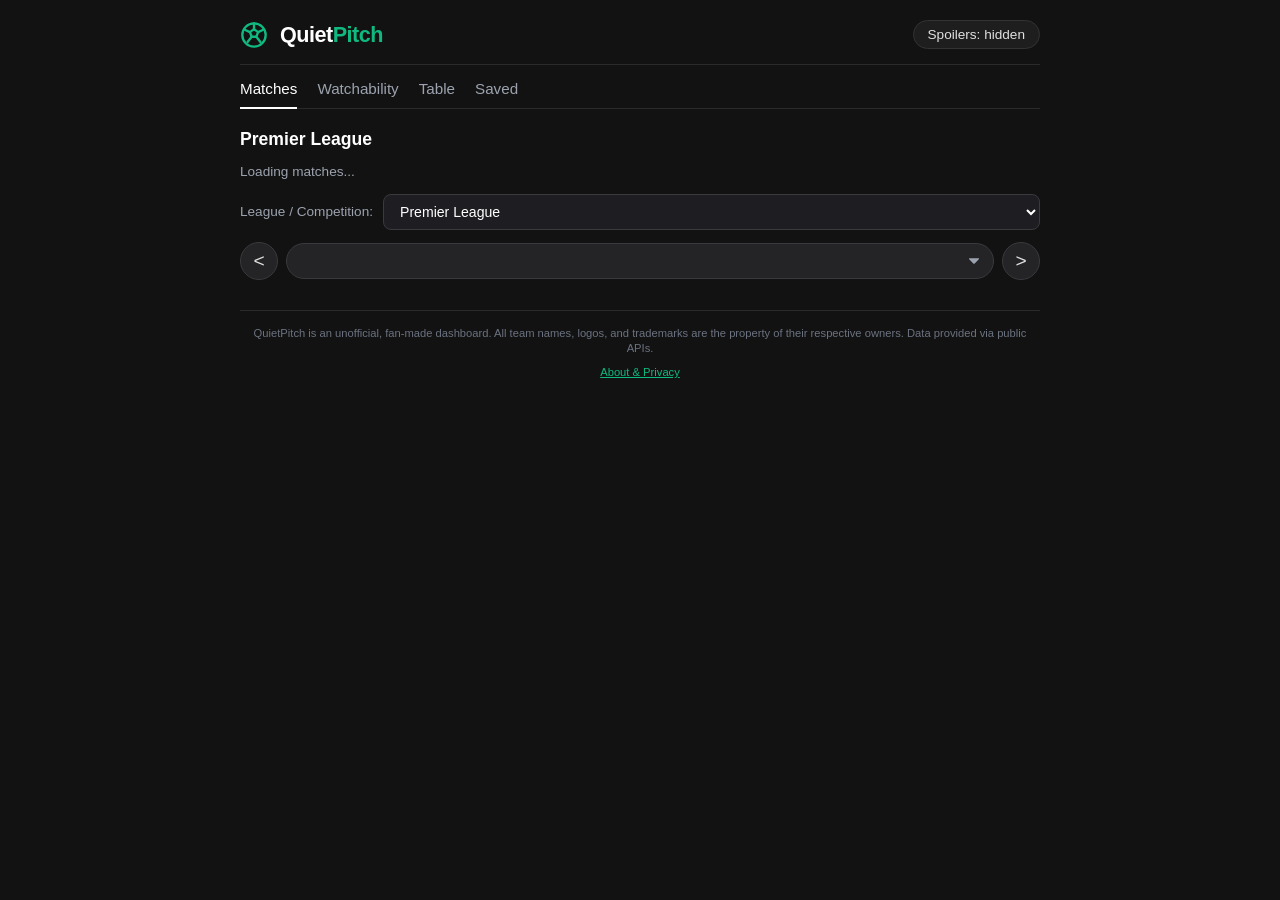
==== index.html @ d7743786 "Remove About Modal and associated script Removed the About Modal script and its related elements." ====
<!DOCTYPE html>
<html lang="en">
<head>
    <meta charset="UTF-8">
    <meta name="viewport" content="width=device-width, initial-scale=1.0">
    <title>QuietPitch - Spoiler-Free Football Dashboard</title>
    <link rel="stylesheet" href="style.css">
    <!-- Favicon -->
    <link rel="icon" type="image/svg+xml" href="data:image/svg+xml,<svg xmlns='http://www.w3.org/2000/svg' viewBox='0 0 24 24' fill='none' stroke='%2310b981' stroke-width='2' stroke-linecap='round' stroke-linejoin='round'><circle cx='12' cy='12' r='10'></circle><polygon points='12 7 15.5 9.5 14 13.5 10 13.5 8.5 9.5 12 7'></polygon><line x1='12' y1='2' x2='12' y2='7'></line><line x1='15.5' y1='9.5' x2='20' y2='7.5'></line><line x1='14' y1='13.5' x2='17.5' y2='18'></line><line x1='10' y1='13.5' x2='6.5' y2='18'></line><line x1='8.5' y1='9.5' x2='4' y2='7.5'></line></svg>">
</head>
<body>
    <div class="container">
        <!-- Header / Branding -->
        <header>
            <div class="brand">
                <div class="brand-logo-container">
                    <svg class="brand-goal-svg" width="28" height="28" viewBox="0 0 24 24" fill="none" stroke="#10b981" stroke-width="2" stroke-linecap="round" stroke-linejoin="round">
                        <circle cx="12" cy="12" r="10"></circle>
                        <polygon points="12 7 15.5 9.5 14 13.5 10 13.5 8.5 9.5 12 7"></polygon>
                        <line x1="12" y1="2" x2="12" y2="7"></line>
                        <line x1="15.5" y1="9.5" x2="20" y2="7.5"></line>
                        <line x1="14" y1="13.5" x2="17.5" y2="18"></line>
                        <line x1="10" y1="13.5" x2="6.5" y2="18"></line>
                        <line x1="8.5" y1="9.5" x2="4" y2="7.5"></line>
                    </svg>
                </div>
                <span><span class="quiet">Quiet</span><span class="pitch">Pitch</span></span>
            </div>
            <button id="global-spoiler-toggle" class="spoiler-toggle-badge" onclick="handleGlobalSpoilerClick()">
                Spoilers: <span id="spoiler-state-text">hidden</span>
            </button>
        </header>

        <!-- Main Navigation Tabs -->
        <nav class="nav-tabs">
            <a class="nav-tab active" id="tab-matches" onclick="switchTab('matches')">Matches</a>
            <a class="nav-tab" id="tab-watchability" onclick="switchTab('watchability')">Watchability</a>
            <a class="nav-tab" id="tab-table" onclick="switchTab('table')">Table</a>
            <a class="nav-tab" id="tab-saved" onclick="switchTab('saved')">Saved</a>
        </nav>

        <h2 class="section-title">Premier League</h2>
        <p class="section-subtitle">Loading matches...</p>

        <!-- Competition Selector Dropdown -->
        <div class="competition-selector-bar">
            <span class="selector-label">League / Competition:</span>
            <select id="league-select" class="league-dropdown">
                <option value="eng.1">Premier League</option>
                <option value="eng.2">Championship</option>
                <option value="eng.fa">FA Cup</option>
                <option value="eng.league_cup">EFL Cup</option>
                <option value="uefa.champions">UEFA Champions League</option>
                <option value="uefa.europa">UEFA Europa League</option>
                <option value="esp.1">La Liga</option>
                <option value="ger.1">Bundesliga</option>
                <option value="ita.1">Serie A</option>
                <option value="fra.1">Ligue 1</option>
            </select>
        </div>

        <!-- Date Controls Dropdown & Nav -->
        <div class="date-picker-bar">
            <button id="prev-date-btn" class="date-nav-btn" aria-label="Previous Day">&lt;</button>
            <select id="date-select" class="date-dropdown"></select>
            <button id="next-date-btn" class="date-nav-btn" aria-label="Next Day">&gt;</button>
        </div>

        <!-- Matches Container -->
        <main id="matches-container">
            <!-- Dynamic Match Cards Render Here -->
        </main>

        <!-- Standings Table Container -->
        <div id="table-container" class="hidden">
            <!-- Populated dynamically by script.js -->
        </div>

        <!-- Trademark & Unofficial Disclaimer Footer -->
        <footer class="site-footer">
            QuietPitch is an unofficial, fan-made dashboard. All team names, logos, and trademarks are the property of their respective owners. Data provided via public APIs.
            <div style="margin-top: 0.5rem;">
                <button id="about-btn" class="footer-about-link">About & Privacy</button>
            </div>
        </footer>
    </div>

    <!-- Global Reveal All Confirmation Modal Overlay -->
    <div id="spoiler-modal" class="modal-overlay hidden">
        <div class="modal-card">
            <h3>Reveal All Scores?</h3>
            <p>This will show all final scores and goalscorers across every match on the current page. Are you sure you want to reveal spoilers?</p>
            
            <label class="modal-checkbox-label">
                <input type="checkbox" id="dont-ask-checkbox">
                Don't ask me again on this device
            </label>

            <div class="modal-actions">
                <button class="modal-btn cancel" onclick="closeSpoilerModal()">Cancel</button>
                <button class="modal-btn continue" onclick="confirmRevealAll()">Reveal Scores</button>
            </div>
        </div>
    </div>

    <!-- Native About & Privacy Modal Dialog -->
    <dialog id="about-modal" class="about-dialog">
      <div class="modal-content">
        <div class="modal-header">
          <h3>About QuietPitch</h3>
          <button id="close-about-modal" class="close-btn">&times;</button>
        </div>
        <p>
          <strong>QuietPitch</strong> is a spoiler-free football dashboard designed for fans who can't watch matches live. Check subtle 💡 Hints for context without ruining the score, or save matches to your personal archive.
        </p>
        <h4>Privacy & Data</h4>
        <p>
          No tracking cookies, no third-party analytics, and no ads. All your settings and bookmarks stay strictly local to your browser.
        </p>
      </div>
    </dialog>
---- style.css ----
body {
    font-family: -apple-system, BlinkMacSystemFont, "Segoe UI", Roboto, Helvetica, Arial, sans-serif;
    background-color: #121212;
    color: #e0e0e0;
    margin: 0;
    padding: 20px;
}

.container {
    max-width: 800px;
    margin: 0 auto;
}

header {
    display: flex;
    justify-content: space-between;
    align-items: center;
    margin-bottom: 15px;
    border-bottom: 1px solid #2a2a2a;
    padding-bottom: 15px;
}

.brand {
    display: flex;
    align-items: center;
    gap: 12px;
    font-size: 1.35rem;
    font-weight: 700;
    letter-spacing: -0.5px;
}

.brand-logo-container {
    display: flex;
    align-items: center;
}

.brand-goal-svg {
    display: block;
}

.quiet {
    color: #ffffff;
}

.pitch {
    color: #10b981;
}

.spoiler-toggle-badge {
    background: #1e1e1e;
    border: 1px solid #333;
    padding: 6px 14px;
    border-radius: 20px;
    font-size: 0.85rem;
    color: #e0e0e0;
    cursor: pointer;
    font-weight: 500;
    transition: all 0.2s ease;
}

.spoiler-toggle-badge:hover {
    background: #2a2a2a;
}

.spoiler-toggle-badge.active {
    background: #10b981;
    border-color: #10b981;
    color: #000000;
    font-weight: 600;
}

.nav-tabs {
    display: flex;
    gap: 20px;
    margin-bottom: 20px;
    border-bottom: 1px solid #2a2a2a;
    padding-bottom: 10px;
    font-size: 0.95rem;
}

.nav-tab {
    color: #9ca3af;
    text-decoration: none;
    cursor: pointer;
}

.nav-tab.active {
    color: #ffffff;
    font-weight: 500;
    border-bottom: 2px solid #ffffff;
    padding-bottom: 10px;
    margin-bottom: -11px;
}

.section-title {
    font-size: 1.1rem;
    font-weight: 600;
    margin-bottom: 12px;
    color: #ffffff;
}

.section-subtitle {
    font-size: 0.85rem;
    color: #9ca3af;
    margin-bottom: 15px;
}

/* Competition Selector Styling */
.competition-selector-bar {
    display: flex;
    align-items: center;
    gap: 10px;
    margin-bottom: 12px;
}

.selector-label {
    font-size: 0.85rem;
    color: #9ca3af;
    font-weight: 500;
}

.league-dropdown {
    flex: 1;
    background: #1e1e22;
    border: 1px solid #3a3a3e;
    color: #ffffff;
    padding: 8px 12px;
    border-radius: 8px;
    font-size: 0.88rem;
    font-weight: 500;
    outline: none;
    cursor: pointer;
}

.league-dropdown:hover {
    background-color: #28282c;
}

/* Date Controls Styling */
.date-picker-bar {
    display: flex;
    align-items: center;
    gap: 8px;
    margin-bottom: 18px;
}

.date-nav-btn {
    background: #242427;
    border: 1px solid #3a3a3e;
    color: #e0e0e0;
    width: 38px;
    height: 38px;
    border-radius: 50%;
    cursor: pointer;
    font-size: 1.2rem;
    display: flex;
    align-items: center;
    justify-content: center;
    transition: background-color 0.15s ease;
}

.date-nav-btn:hover {
    background: #3a3a3e;
    color: #ffffff;
}

.date-nav-btn:disabled {
    cursor: not-allowed;
    background: #1c1c1f;
    border-color: #2a2a2e;
}

.date-dropdown {
    flex: 1;
    background: #242427;
    border: 1px solid #3a3a3e;
    color: #ffffff;
    padding: 9px 14px;
    border-radius: 20px;
    font-size: 0.9rem;
    font-weight: 500;
    outline: none;
    cursor: pointer;
    appearance: none;
    background-image: url("data:image/svg+xml;charset=US-ASCII,%3Csvg%20xmlns%3D%22http%3A%2F%2Fwww.w3.org%2F2000%2Fsvg%22%20width%3D%22292.4%22%20height%3D%22292.4%22%3E%3Cpath%20fill%3D%22%239CA3AF%22%20d%3D%22M287%2069.4a17.6%2017.6%200%200%200-13-5.4H18.4c-5%200-9.3%201.8-12.9%205.4A17.6%2017.6%200%200%200%200%2082.2c0%205%201.8%209.3%205.4%2012.9l128%20127.9c3.6%203.6%207.8%205.4%2012.8%205.4s9.2-1.8%2012.8-5.4L287%2095c3.5-3.5%205.4-7.8%205.4-12.8%200-5-1.9-9.2-5.5-12.8z%22%2F%3E%3C%2Fsvg%3E");
    background-repeat: no-repeat;
    background-position: right 14px center;
    background-size: 10px;
}

.date-dropdown:hover {
    background-color: #2d2d31;
}

/* Match Card Layout & Wikihoops Expansion Transition */
.match-card {
    background: #202024;
    border: 1px solid #2f2f35;
    border-radius: 10px;
    padding: 14px 18px;
    margin-bottom: 10px;
    transition: all 0.25s ease-in-out;
}

.match-card.expanded {
    background: #26262c;
    border-color: #484852;
    box-shadow: 0 8px 20px rgba(0, 0, 0, 0.4);
}

.card-top {
    font-size: 0.75rem;
    color: #9ca3af;
    margin-bottom: 10px;
    display: flex;
    justify-content: space-between;
    align-items: center;
    font-weight: 500;
    text-transform: uppercase;
    letter-spacing: 0.5px;
}

.card-top .status {
    color: #ffffff;
}

/* Pulsing Live Dot & Badge Styling */
.status.live-status {
    display: inline-flex;
    align-items: center;
    gap: 6px;
    background: rgba(239, 68, 68, 0.15);
    border: 1px solid rgba(239, 68, 68, 0.4);
    color: #ef4444;
    padding: 2px 8px;
    border-radius: 12px;
    font-weight: 700;
    letter-spacing: 0.5px;
}

.pulsing-dot {
    width: 8px;
    height: 8px;
    background-color: #ef4444;
    border-radius: 50%;
    display: inline-block;
    box-shadow: 0 0 0 rgba(239, 68, 68, 0.4);
    animation: pulse-animation 1.5s infinite;
}

@keyframes pulse-animation {
    0% {
        transform: scale(0.95);
        box-shadow: 0 0 0 0 rgba(239, 68, 68, 0.7);
    }
    70% {
        transform: scale(1);
        box-shadow: 0 0 0 6px rgba(239, 68, 68, 0);
    }
    100% {
        transform: scale(0.95);
        box-shadow: 0 0 0 0 rgba(239, 68, 68, 0);
    }
}

.teams-container {
    display: flex;
    align-items: flex-start;
    justify-content: space-between;
    margin-bottom: 12px;
}

.team-side {
    display: flex;
    align-items: flex-start;
    gap: 10px;
    width: 38%;
    min-width: 0;
}

.team-side.home {
    justify-content: flex-start;
}

.team-side.away {
    justify-content: flex-end;
    text-align: right;
}

.team-badge {
    width: 32px !important;
    height: 32px !important;
    max-width: 32px !important;
    max-height: 32px !important;
    object-fit: contain;
    flex-shrink: 0;
}

.team-info-block {
    display: flex;
    flex-direction: column;
    min-width: 0;
    flex: 1;
    justify-content: flex-start;
}

.team-side.away .team-info-block {
    align-items: flex-end;
    text-align: right;
}

.team-name {
    font-weight: 600;
    font-size: 0.95rem;
    color: #ffffff;
    white-space: nowrap;
    overflow: visible;
    text-overflow: clip;
    line-height: 32px;
}

/* Dynamic truncation triggered only when scores are visible */
.team-side.score-visible .team-info-block {
    overflow: hidden;
}

.team-side.score-visible .team-name {
    overflow: hidden;
    text-overflow: ellipsis;
}

/* Mobile-only away team grid lockdown */
@media (max-width: 768px) {
    .team-side.away.score-visible {
        display: grid;
        grid-template-columns: minmax(0, 1fr) 32px;
        gap: 10px;
        align-items: start;
    }

    .team-side.away.score-visible .team-info-block {
        grid-column: 1;
        align-items: flex-end;
        text-align: right;
        overflow: hidden;
    }

    .team-side.away.score-visible .team-badge {
        grid-column: 2;
        justify-self: end;
    }

    .team-side.away.score-visible .team-name {
        overflow: hidden;
        text-overflow: ellipsis;
        text-align: right;
        width: 100%;
    }
}

.scorers {
    font-size: 0.75rem;
    color: #9ca3af;
    margin-top: 2px;
    line-height: 1.4;
}

.scorers.hidden {
    display: none !important;
}

.scorers:empty {
    display: none !important;
    margin: 0 !important;
    height: 0 !important;
}

.center-area {
    display: flex;
    align-items: center;
    justify-content: center;
    min-width: 90px;
    height: 32px;
}

.vs-divider {
    color: #6b7280;
    font-size: 0.85rem;
    font-weight: 500;
}

.vs-divider.hidden {
    display: none !important;
}

.score {
    font-weight: bold;
    font-family: monospace;
    font-size: 1.25rem;
    letter-spacing: 1.5px;
    color: #ffffff;
    padding-left: 10px;
    padding-right: 10px;
    white-space: nowrap;
    flex-shrink: 0;
}

.score.hidden {
    display: none !important;
}

/* Wikihoops Hints Drawer Styling (Mobile First / Default) */
.hints-drawer {
    margin-top: 12px;
    padding-top: 12px;
    border-top: 1px dashed #3a3a42;
    font-size: 0.85rem;
    color: #9ca3af;
    line-height: 1.5;
}

.hints-drawer.hidden {
    display: none !important;
}

.hint-block {
    margin-bottom: 8px;
}

.hint-block:last-child {
    margin-bottom: 0;
}

.hint-question {
    display: flex;
    align-items: center;
    gap: 6px;
    color: #ffffff;
    font-weight: 600;
    font-size: 0.92rem;
    cursor: pointer;
    user-select: none;
    transition: color 0.15s ease;
}

.hint-question:hover {
    color: #10b981;
}

.hint-bullet {
    color: #10b981;
    font-size: 1.05rem;
}

.hint-answer {
    margin-left: 18px;
    margin-top: 3px;
    color: #d1d5db;
    font-size: 0.88rem;
}

.hint-answer.hidden {
    display: none !important;
}

/* Desktop screen override: smaller hint font size */
@media (min-width: 769px) {
    .hint-question {
        font-size: 0.85rem;
    }
    .hint-bullet {
        font-size: 0.9rem;
    }
    .hint-answer {
        font-size: 0.82rem;
    }
}

.card-footer {
    display: flex;
    justify-content: space-between;
    align-items: center;
    border-top: 1px solid #2d2d34;
    padding-top: 8px;
    margin-top: 8px;
    gap: 6px;
    flex-wrap: wrap;
}

.footer-left {
    display: flex;
    align-items: center;
    gap: 6px;
}

.card-actions {
    display: flex;
    align-items: center;
    gap: 6px;
}

.highlight-btn {
    background-color: #b91c1c;
    color: white;
    padding: 3px 8px;
    border-radius: 4px;
    text-decoration: none;
    font-size: 0.7rem;
    font-weight: 500;
}

.highlight-btn:hover {
    background-color: #991b1b;
}

.hints-btn, .reveal-btn, .vote-btn {
    background: #2a2a30;
    border: 1px solid #3c3c44;
    color: #d1d5db;
    padding: 3px 8px;
    border-radius: 4px;
    cursor: pointer;
    font-size: 0.7rem;
    font-weight: 500;
    display: inline-flex;
    align-items: center;
    gap: 4px;
}

.hints-btn:hover, .reveal-btn:hover, .vote-btn:hover {
    background: #35353d;
    color: #ffffff;
    border-color: #4a4a55;
}

.vote-btn.active {
    background: #1e3a8a;
    border-color: #3b82f6;
    color: #93c5fd;
}

/* Site Footer / Disclaimer Styling */
.site-footer {
    text-align: center;
    font-size: 0.7rem;
    color: #6b7280;
    margin-top: 30px;
    border-top: 1px solid #2a2a2a;
    padding-top: 15px;
    line-height: 1.4;
}

/* Modal Overlay & Centering Fix */
.modal-overlay {
    position: fixed;
    top: 0;
    left: 0;
    width: 100vw;
    height: 100vh;
    background: rgba(0, 0, 0, 0.75);
    display: flex;
    align-items: center;
    justify-content: center;
    z-index: 1000;
}

.modal-overlay.hidden {
    display: none !important;
}

.modal-card {
    background: #202024;
    border: 1px solid #3a3a42;
    border-radius: 12px;
    padding: 22px 24px;
    width: 100%;
    max-width: 380px;
    box-shadow: 0 10px 25px rgba(0, 0, 0, 0.5);
    color: #e0e0e0;
    margin: auto;
}

.modal-card h3 {
    margin: 0 0 10px 0;
    font-size: 1.15rem;
    color: #ffffff;
}

.modal-card p {
    margin: 0 0 18px 0;
    font-size: 0.9rem;
    color: #9ca3af;
    line-height: 1.4;
}

.modal-checkbox-label {
    display: flex;
    align-items: center;
    gap: 8px;
    font-size: 0.88rem;
    color: #d1d5db;
    margin-bottom: 22px;
    cursor: pointer;
}

.modal-checkbox-label input {
    cursor: pointer;
    accent-color: #10b981;
    width: 16px;
    height: 16px;
}

.modal-actions {
    display: flex;
    justify-content: flex-end;
    gap: 10px;
}

.modal-btn {
    padding: 8px 16px;
    border-radius: 6px;
    font-size: 0.88rem;
    font-weight: 500;
    cursor: pointer;
    border: 1px solid transparent;
}

.modal-btn.cancel {
    background: #2d2d34;
    border-color: #3f3f46;
    color: #e0e0e0;
}

.modal-btn.cancel:hover {
    background: #3f3f46;
}

.modal-btn.continue {
    background: #10b981;
    color: #ffffff;
}

.modal-btn.continue:hover {
    background: #059669;
}

/* Footer About Link Style */
.footer-about-link {
  background: none;
  border: none;
  color: #10b981;
  font-size: inherit;
  font-family: inherit;
  cursor: pointer;
  text-decoration: underline;
  padding: 0;
}

.footer-about-link:hover {
  opacity: 0.8;
}

/* About Modal Styling (Matching Dark Theme) */
dialog.about-dialog {
  border: 1px solid #3a3a42;
  border-radius: 12px;
  padding: 0;
  max-width: 440px;
  width: 90%;
  margin: auto;
  box-shadow: 0 10px 25px rgba(0, 0, 0, 0.5);
  background: #202024;
  color: #e0e0e0;
}

dialog.about-dialog::backdrop {
  background: rgba(0, 0, 0, 0.75);
  backdrop-filter: blur(2px);
}

.about-dialog .modal-content {
  padding: 22px 24px;
  text-align: left;
}

.about-dialog .modal-header {
  display: flex;
  justify-content: space-between;
  align-items: center;
  margin-bottom: 12px;
}

.about-dialog .modal-header h3 {
  font-size: 1.15rem;
  font-weight: 600;
  color: #ffffff;
  margin: 0;
}

.about-dialog .close-btn {
  background: none;
  border: none;
  font-size: 1.4rem;
  cursor: pointer;
  color: #9ca3af;
  padding: 0;
  line-height: 1;
}

.about-dialog .close-btn:hover {
  color: #ffffff;
}

.about-dialog h4 {
  font-size: 0.8rem;
  font-weight: 600;
  text-transform: uppercase;
  letter-spacing: 0.5px;
  color: #9ca3af;
  margin-top: 18px;
  margin-bottom: 6px;
}

.about-dialog p {
  font-size: 0.9rem;
  line-height: 1.4;
  color: #9ca3af;
  margin: 0 0 10px 0;
}
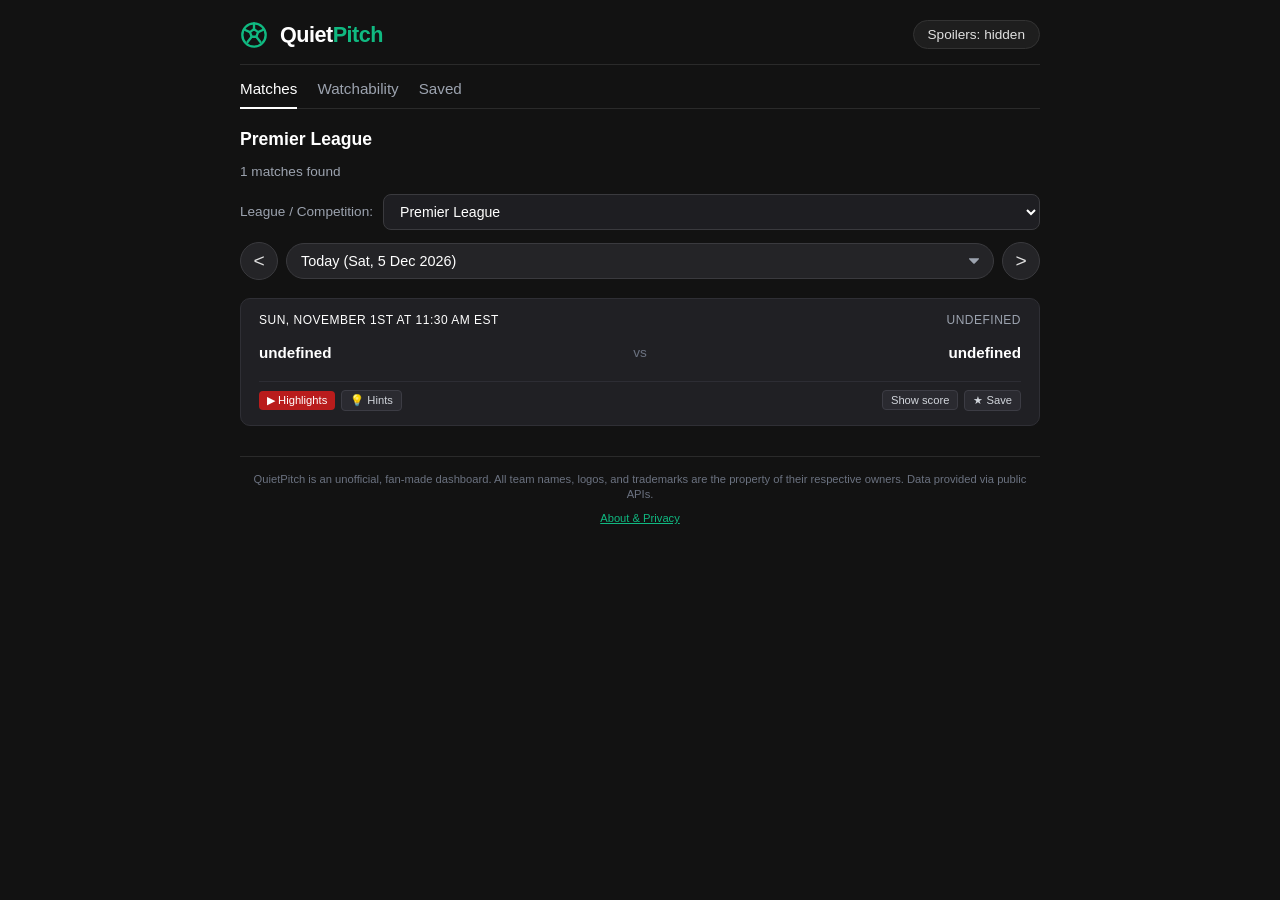
==== commit e6516260: "Remove table container and add About Modal script Removed the Standings Table Container and associat" ====
--- a/index.html
+++ b/index.html
@@ -35,7 +35,6 @@
         <nav class="nav-tabs">
             <a class="nav-tab active" id="tab-matches" onclick="switchTab('matches')">Matches</a>
             <a class="nav-tab" id="tab-watchability" onclick="switchTab('watchability')">Watchability</a>
-            <a class="nav-tab" id="tab-table" onclick="switchTab('table')">Table</a>
             <a class="nav-tab" id="tab-saved" onclick="switchTab('saved')">Saved</a>
         </nav>
 
@@ -70,11 +69,6 @@
         <main id="matches-container">
             <!-- Dynamic Match Cards Render Here -->
         </main>
-
-        <!-- Standings Table Container -->
-        <div id="table-container" class="hidden">
-            <!-- Populated dynamically by script.js -->
-        </div>
 
         <!-- Trademark & Unofficial Disclaimer Footer -->
         <footer class="site-footer">
@@ -119,3 +113,29 @@
         </p>
       </div>
     </dialog>
+
+    <script>
+      // Simple script to handle the About Modal
+      const aboutModal = document.getElementById('about-modal');
+      const aboutBtn = document.getElementById('about-btn');
+      const closeAboutBtn = document.getElementById('close-about-modal');
+
+      aboutBtn.addEventListener('click', () => aboutModal.showModal());
+      closeAboutBtn.addEventListener('click', () => aboutModal.close());
+      
+      // Close when clicking outside the modal box
+      aboutModal.addEventListener('click', (e) => {
+        const dialogDimensions = aboutModal.getBoundingClientRect();
+        if (
+          e.clientX < dialogDimensions.left ||
+          e.clientX > dialogDimensions.right ||
+          e.clientY < dialogDimensions.top ||
+          e.clientY > dialogDimensions.bottom
+        ) {
+          aboutModal.close();
+        }
+      });
+    </script>
+    <script src="script.js"></script>
+</body>
+</html>
--- a/style.css
+++ b/style.css
@@ -727,3 +727,122 @@
   color: #9ca3af;
   margin: 0 0 10px 0;
 }
+/* Helper utility for table visibility */
+#table-container.hidden {
+    display: none !important;
+}
+
+/* Standings Header & Subtitle */
+.table-header-block {
+    margin-bottom: 16px;
+}
+
+.table-header-block h2 {
+    font-size: 1.25rem;
+    font-weight: 700;
+    color: #ffffff;
+    margin-bottom: 4px;
+}
+
+.table-header-block p {
+    font-size: 0.85rem;
+    color: #9ca3af;
+}
+
+/* Spoiler Warning Box */
+.table-spoiler-card {
+    background: #202024;
+    border: 1px solid #2f2f35;
+    border-radius: 12px;
+    padding: 36px 20px;
+    text-align: center;
+    margin-top: 10px;
+}
+
+.table-spoiler-card h3 {
+    font-size: 1.1rem;
+    font-weight: 700;
+    color: #ffffff;
+    margin-bottom: 6px;
+}
+
+.table-spoiler-card p {
+    font-size: 0.88rem;
+    color: #9ca3af;
+    margin-bottom: 18px;
+}
+
+.reveal-table-btn {
+    background: #10b981;
+    color: #000000;
+    border: none;
+    padding: 10px 22px;
+    border-radius: 20px;
+    font-weight: 600;
+    font-size: 0.9rem;
+    cursor: pointer;
+    transition: background 0.15s ease;
+}
+
+.reveal-table-btn:hover {
+    background: #059669;
+    color: #ffffff;
+}
+
+/* Standings Table Styling */
+.table-wrapper {
+    background: #202024;
+    border: 1px solid #2f2f35;
+    border-radius: 10px;
+    overflow-x: auto;
+}
+
+.standings-table {
+    width: 100%;
+    border-collapse: collapse;
+    font-size: 0.88rem;
+    text-align: center;
+}
+
+.standings-table th, 
+.standings-table td {
+    padding: 10px 12px;
+    border-bottom: 1px solid #2a2a30;
+}
+
+.standings-table th {
+    color: #9ca3af;
+    font-weight: 600;
+    font-size: 0.75rem;
+    letter-spacing: 0.5px;
+    background: #1a1a1e;
+}
+
+.standings-table tr:last-child td {
+    border-bottom: none;
+}
+
+.standings-table td.align-left, 
+.standings-table th.align-left {
+    text-align: left;
+}
+
+.table-team-cell {
+    display: flex;
+    align-items: center;
+    gap: 10px;
+    font-weight: 500;
+    color: #ffffff;
+}
+
+.table-badge {
+    width: 20px;
+    height: 20px;
+    object-fit: contain;
+    flex-shrink: 0;
+}
+
+.pts-col {
+    font-weight: 700;
+    color: #ffffff;
+}
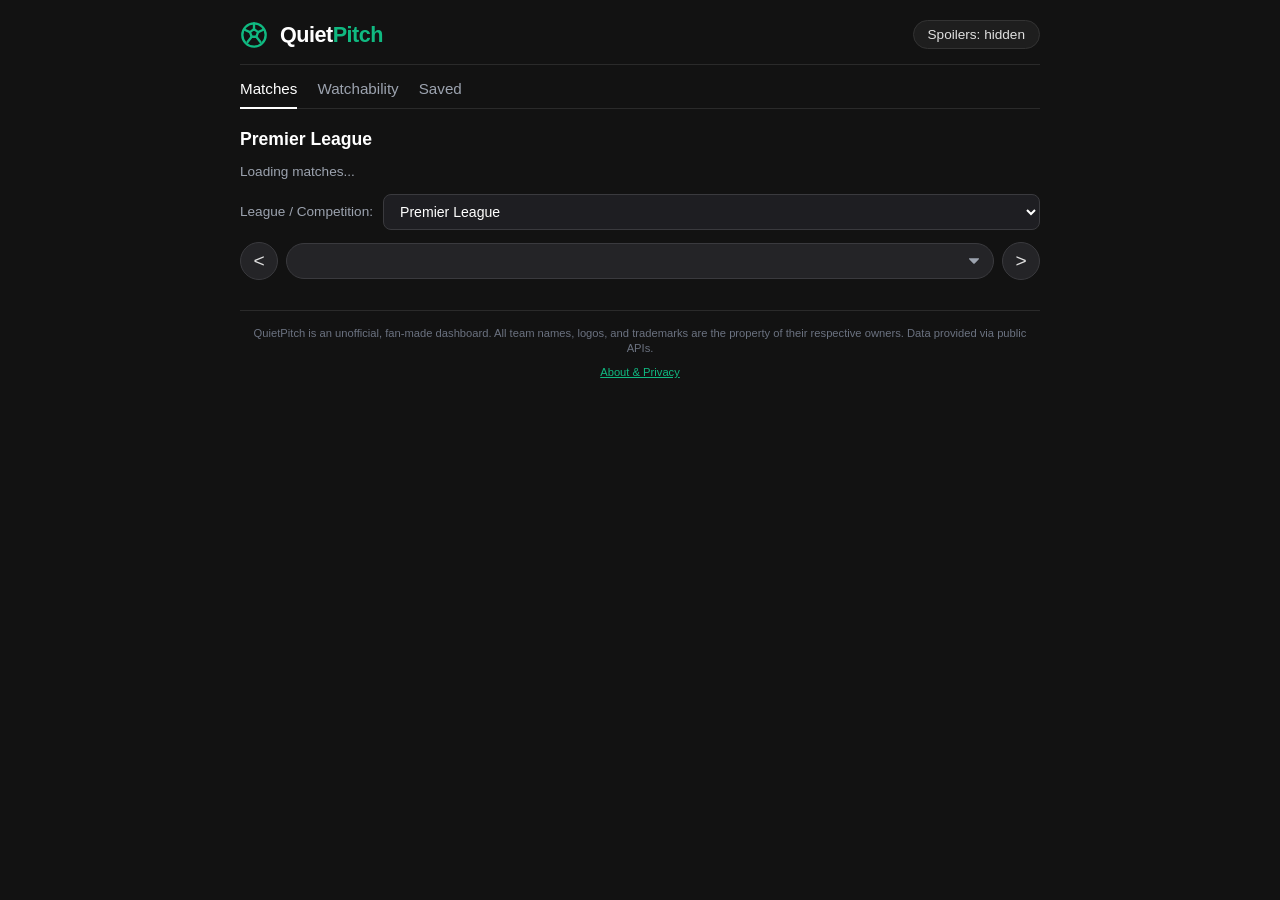
==== commit 378ac685: "Fix header closing tag in index.html" ====
--- a/index.html
+++ b/index.html
@@ -29,7 +29,7 @@
             <button id="global-spoiler-toggle" class="spoiler-toggle-badge" onclick="handleGlobalSpoilerClick()">
                 Spoilers: <span id="spoiler-state-text">hidden</span>
             </button>
-        </header>
+        </header> 
 
         <!-- Main Navigation Tabs -->
         <nav class="nav-tabs">
--- a/style.css
+++ b/style.css
@@ -727,122 +727,3 @@
   color: #9ca3af;
   margin: 0 0 10px 0;
 }
-/* Helper utility for table visibility */
-#table-container.hidden {
-    display: none !important;
-}
-
-/* Standings Header & Subtitle */
-.table-header-block {
-    margin-bottom: 16px;
-}
-
-.table-header-block h2 {
-    font-size: 1.25rem;
-    font-weight: 700;
-    color: #ffffff;
-    margin-bottom: 4px;
-}
-
-.table-header-block p {
-    font-size: 0.85rem;
-    color: #9ca3af;
-}
-
-/* Spoiler Warning Box */
-.table-spoiler-card {
-    background: #202024;
-    border: 1px solid #2f2f35;
-    border-radius: 12px;
-    padding: 36px 20px;
-    text-align: center;
-    margin-top: 10px;
-}
-
-.table-spoiler-card h3 {
-    font-size: 1.1rem;
-    font-weight: 700;
-    color: #ffffff;
-    margin-bottom: 6px;
-}
-
-.table-spoiler-card p {
-    font-size: 0.88rem;
-    color: #9ca3af;
-    margin-bottom: 18px;
-}
-
-.reveal-table-btn {
-    background: #10b981;
-    color: #000000;
-    border: none;
-    padding: 10px 22px;
-    border-radius: 20px;
-    font-weight: 600;
-    font-size: 0.9rem;
-    cursor: pointer;
-    transition: background 0.15s ease;
-}
-
-.reveal-table-btn:hover {
-    background: #059669;
-    color: #ffffff;
-}
-
-/* Standings Table Styling */
-.table-wrapper {
-    background: #202024;
-    border: 1px solid #2f2f35;
-    border-radius: 10px;
-    overflow-x: auto;
-}
-
-.standings-table {
-    width: 100%;
-    border-collapse: collapse;
-    font-size: 0.88rem;
-    text-align: center;
-}
-
-.standings-table th, 
-.standings-table td {
-    padding: 10px 12px;
-    border-bottom: 1px solid #2a2a30;
-}
-
-.standings-table th {
-    color: #9ca3af;
-    font-weight: 600;
-    font-size: 0.75rem;
-    letter-spacing: 0.5px;
-    background: #1a1a1e;
-}
-
-.standings-table tr:last-child td {
-    border-bottom: none;
-}
-
-.standings-table td.align-left, 
-.standings-table th.align-left {
-    text-align: left;
-}
-
-.table-team-cell {
-    display: flex;
-    align-items: center;
-    gap: 10px;
-    font-weight: 500;
-    color: #ffffff;
-}
-
-.table-badge {
-    width: 20px;
-    height: 20px;
-    object-fit: contain;
-    flex-shrink: 0;
-}
-
-.pts-col {
-    font-weight: 700;
-    color: #ffffff;
-}
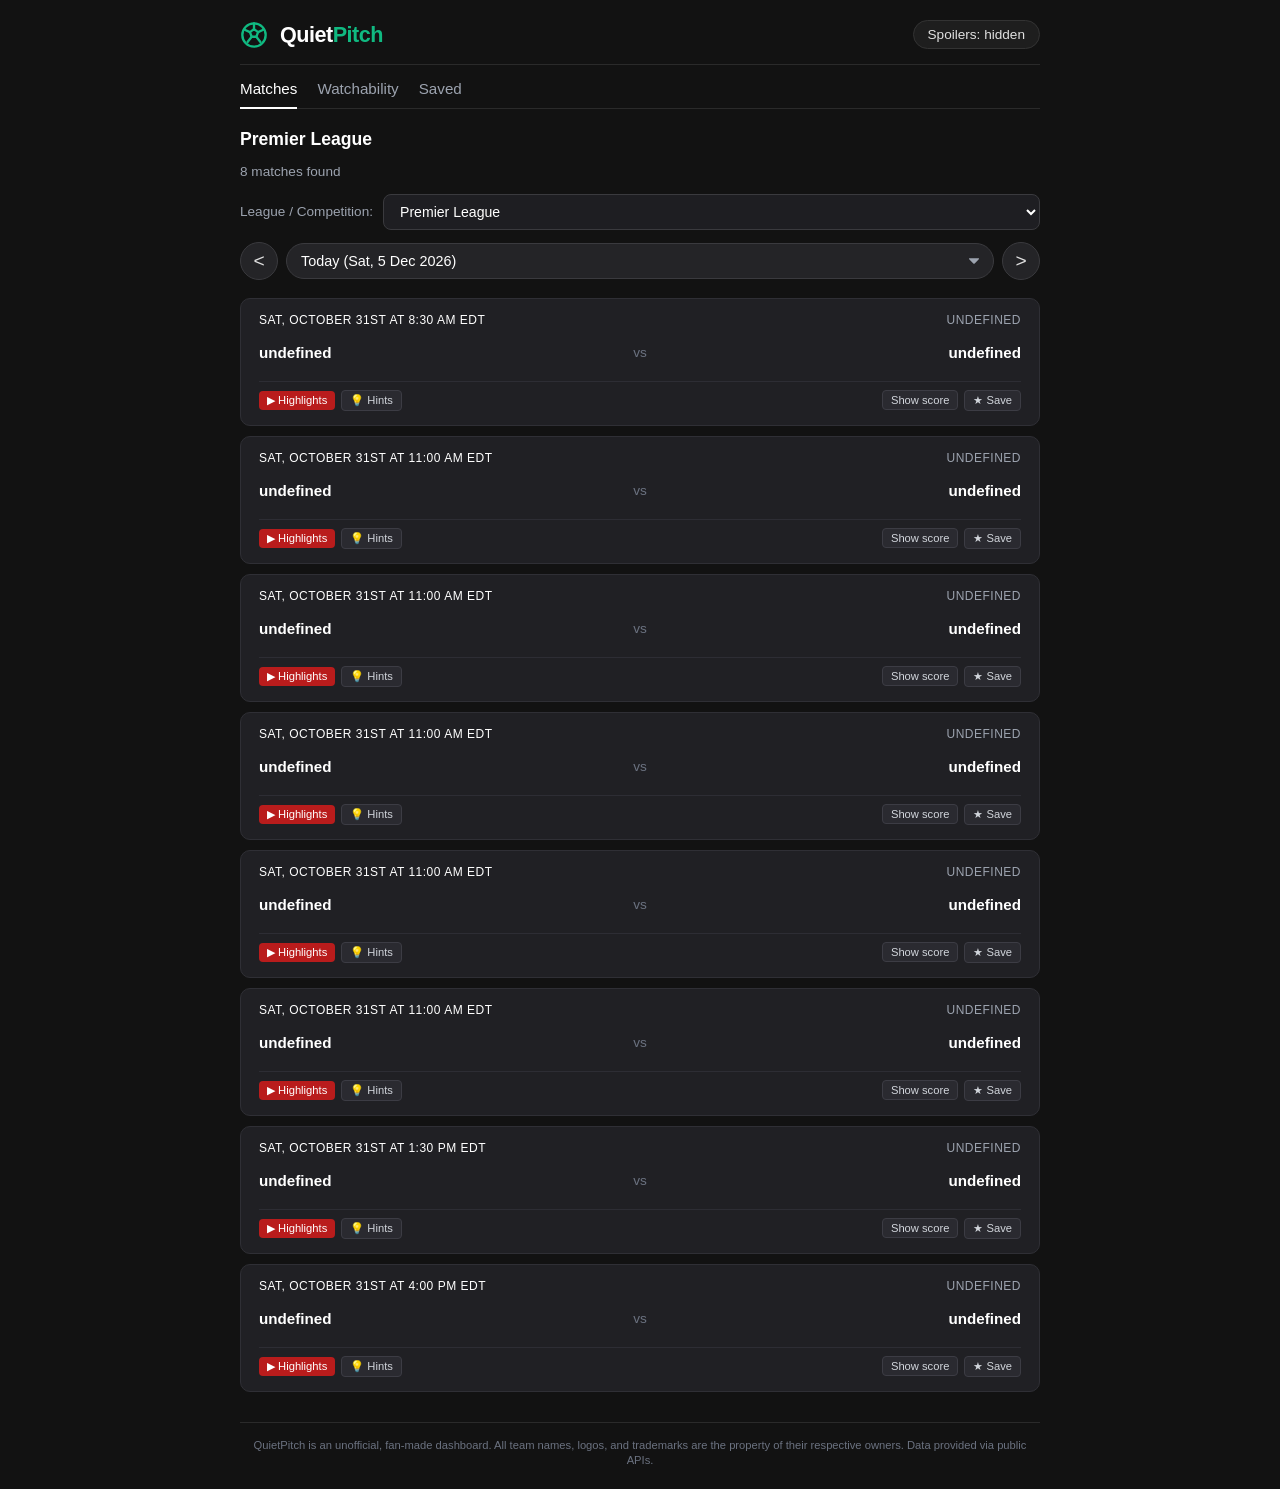
==== commit c1407ffa: "Add files via upload" ====
--- a/index.html
+++ b/index.html
@@ -29,7 +29,7 @@
             <button id="global-spoiler-toggle" class="spoiler-toggle-badge" onclick="handleGlobalSpoilerClick()">
                 Spoilers: <span id="spoiler-state-text">hidden</span>
             </button>
-        </header> 
+        </header>
 
         <!-- Main Navigation Tabs -->
         <nav class="nav-tabs">
@@ -73,9 +73,6 @@
         <!-- Trademark & Unofficial Disclaimer Footer -->
         <footer class="site-footer">
             QuietPitch is an unofficial, fan-made dashboard. All team names, logos, and trademarks are the property of their respective owners. Data provided via public APIs.
-            <div style="margin-top: 0.5rem;">
-                <button id="about-btn" class="footer-about-link">About & Privacy</button>
-            </div>
         </footer>
     </div>
 
@@ -97,45 +94,6 @@
         </div>
     </div>
 
-    <!-- Native About & Privacy Modal Dialog -->
-    <dialog id="about-modal" class="about-dialog">
-      <div class="modal-content">
-        <div class="modal-header">
-          <h3>About QuietPitch</h3>
-          <button id="close-about-modal" class="close-btn">&times;</button>
-        </div>
-        <p>
-          <strong>QuietPitch</strong> is a spoiler-free football dashboard designed for fans who can't watch matches live. Check subtle 💡 Hints for context without ruining the score, or save matches to your personal archive.
-        </p>
-        <h4>Privacy & Data</h4>
-        <p>
-          No tracking cookies, no third-party analytics, and no ads. All your settings and bookmarks stay strictly local to your browser.
-        </p>
-      </div>
-    </dialog>
-
-    <script>
-      // Simple script to handle the About Modal
-      const aboutModal = document.getElementById('about-modal');
-      const aboutBtn = document.getElementById('about-btn');
-      const closeAboutBtn = document.getElementById('close-about-modal');
-
-      aboutBtn.addEventListener('click', () => aboutModal.showModal());
-      closeAboutBtn.addEventListener('click', () => aboutModal.close());
-      
-      // Close when clicking outside the modal box
-      aboutModal.addEventListener('click', (e) => {
-        const dialogDimensions = aboutModal.getBoundingClientRect();
-        if (
-          e.clientX < dialogDimensions.left ||
-          e.clientX > dialogDimensions.right ||
-          e.clientY < dialogDimensions.top ||
-          e.clientY > dialogDimensions.bottom
-        ) {
-          aboutModal.close();
-        }
-      });
-    </script>
     <script src="script.js"></script>
 </body>
 </html>
--- a/style.css
+++ b/style.css
@@ -643,87 +643,3 @@
 .modal-btn.continue:hover {
     background: #059669;
 }
-
-/* Footer About Link Style */
-.footer-about-link {
-  background: none;
-  border: none;
-  color: #10b981;
-  font-size: inherit;
-  font-family: inherit;
-  cursor: pointer;
-  text-decoration: underline;
-  padding: 0;
-}
-
-.footer-about-link:hover {
-  opacity: 0.8;
-}
-
-/* About Modal Styling (Matching Dark Theme) */
-dialog.about-dialog {
-  border: 1px solid #3a3a42;
-  border-radius: 12px;
-  padding: 0;
-  max-width: 440px;
-  width: 90%;
-  margin: auto;
-  box-shadow: 0 10px 25px rgba(0, 0, 0, 0.5);
-  background: #202024;
-  color: #e0e0e0;
-}
-
-dialog.about-dialog::backdrop {
-  background: rgba(0, 0, 0, 0.75);
-  backdrop-filter: blur(2px);
-}
-
-.about-dialog .modal-content {
-  padding: 22px 24px;
-  text-align: left;
-}
-
-.about-dialog .modal-header {
-  display: flex;
-  justify-content: space-between;
-  align-items: center;
-  margin-bottom: 12px;
-}
-
-.about-dialog .modal-header h3 {
-  font-size: 1.15rem;
-  font-weight: 600;
-  color: #ffffff;
-  margin: 0;
-}
-
-.about-dialog .close-btn {
-  background: none;
-  border: none;
-  font-size: 1.4rem;
-  cursor: pointer;
-  color: #9ca3af;
-  padding: 0;
-  line-height: 1;
-}
-
-.about-dialog .close-btn:hover {
-  color: #ffffff;
-}
-
-.about-dialog h4 {
-  font-size: 0.8rem;
-  font-weight: 600;
-  text-transform: uppercase;
-  letter-spacing: 0.5px;
-  color: #9ca3af;
-  margin-top: 18px;
-  margin-bottom: 6px;
-}
-
-.about-dialog p {
-  font-size: 0.9rem;
-  line-height: 1.4;
-  color: #9ca3af;
-  margin: 0 0 10px 0;
-}
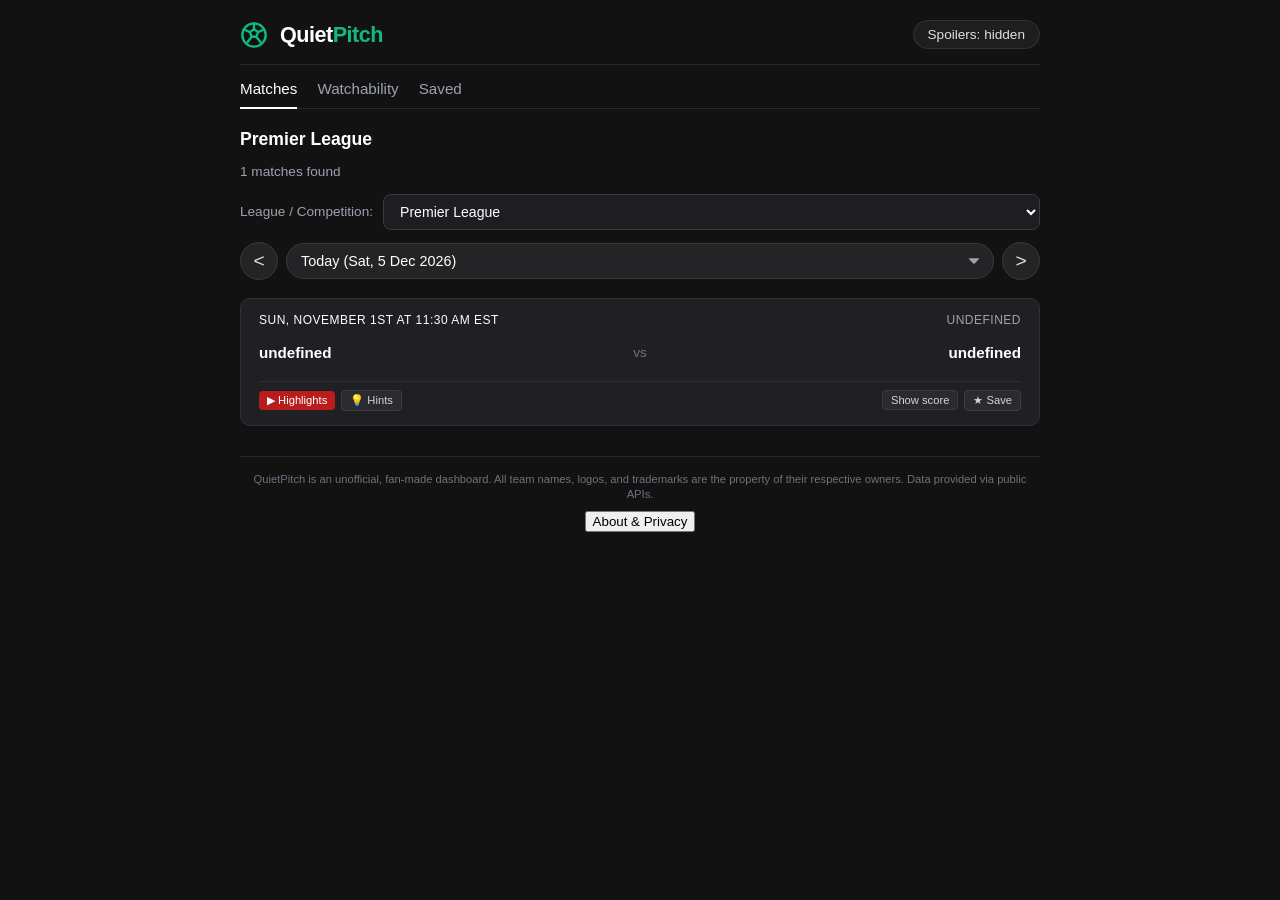
==== commit f46606d6: "Add About & Privacy modal dialog and functionality" ====
--- a/index.html
+++ b/index.html
@@ -73,6 +73,9 @@
         <!-- Trademark & Unofficial Disclaimer Footer -->
         <footer class="site-footer">
             QuietPitch is an unofficial, fan-made dashboard. All team names, logos, and trademarks are the property of their respective owners. Data provided via public APIs.
+            <div style="margin-top: 0.5rem;">
+                <button id="about-btn" class="footer-about-link">About & Privacy</button>
+            </div>
         </footer>
     </div>
 
@@ -94,6 +97,45 @@
         </div>
     </div>
 
+    <!-- Native About & Privacy Modal Dialog -->
+    <dialog id="about-modal" class="about-dialog">
+      <div class="modal-content">
+        <div class="modal-header">
+          <h3>About QuietPitch</h3>
+          <button id="close-about-modal" class="close-btn">&times;</button>
+        </div>
+        <p>
+          <strong>QuietPitch</strong> is a spoiler-free football dashboard designed for fans who can't watch matches live. Check subtle 💡 Hints for context without ruining the score, or save matches to your personal archive.
+        </p>
+        <h4>Privacy & Data</h4>
+        <p>
+          No tracking cookies, no third-party analytics, and no ads. All your settings and bookmarks stay strictly local to your browser.
+        </p>
+      </div>
+    </dialog>
+
+    <script>
+      // Simple script to handle the About Modal
+      const aboutModal = document.getElementById('about-modal');
+      const aboutBtn = document.getElementById('about-btn');
+      const closeAboutBtn = document.getElementById('close-about-modal');
+
+      aboutBtn.addEventListener('click', () => aboutModal.showModal());
+      closeAboutBtn.addEventListener('click', () => aboutModal.close());
+      
+      // Close when clicking outside the modal box
+      aboutModal.addEventListener('click', (e) => {
+        const dialogDimensions = aboutModal.getBoundingClientRect();
+        if (
+          e.clientX < dialogDimensions.left ||
+          e.clientX > dialogDimensions.right ||
+          e.clientY < dialogDimensions.top ||
+          e.clientY > dialogDimensions.bottom
+        ) {
+          aboutModal.close();
+        }
+      });
+    </script>
     <script src="script.js"></script>
 </body>
 </html>
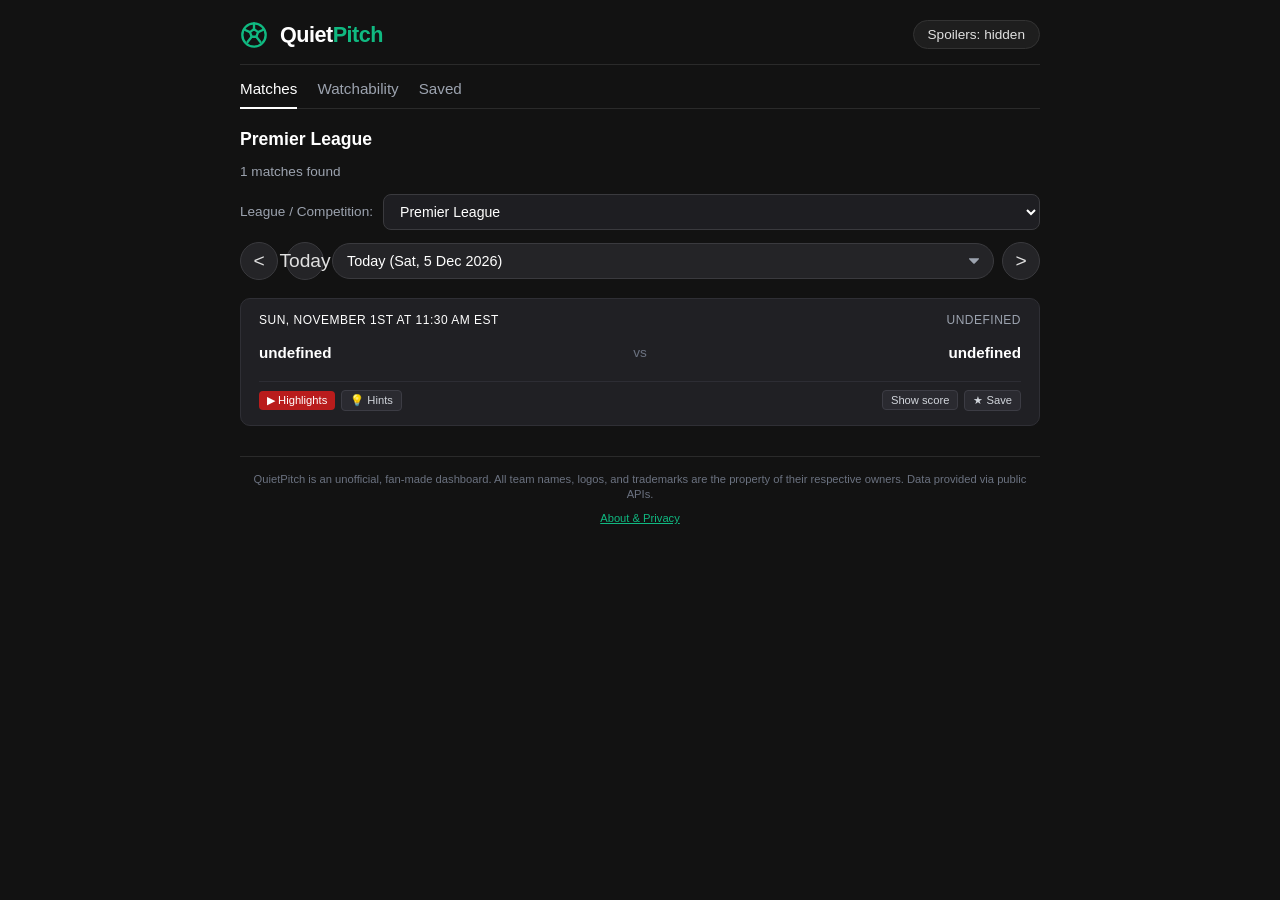
==== commit 671643c0: "Add 'Today' button to date controls Added a button to jump to today's date in the date picker." ====
--- a/index.html
+++ b/index.html
@@ -61,6 +61,7 @@
         <!-- Date Controls Dropdown & Nav -->
         <div class="date-picker-bar">
             <button id="prev-date-btn" class="date-nav-btn" aria-label="Previous Day">&lt;</button>
+            <button id="today-btn" class="date-nav-btn today-jump-btn" title="Jump to Today">Today</button>
             <select id="date-select" class="date-dropdown"></select>
             <button id="next-date-btn" class="date-nav-btn" aria-label="Next Day">&gt;</button>
         </div>
--- a/style.css
+++ b/style.css
@@ -643,3 +643,86 @@
 .modal-btn.continue:hover {
     background: #059669;
 }
+/* Footer About Link Style */
+.footer-about-link {
+  background: none;
+  border: none;
+  color: #10b981;
+  font-size: inherit;
+  font-family: inherit;
+  cursor: pointer;
+  text-decoration: underline;
+  padding: 0;
+}
+
+.footer-about-link:hover {
+  opacity: 0.8;
+}
+
+/* About Modal Styling (Matching Dark Theme) */
+dialog.about-dialog {
+  border: 1px solid #3a3a42;
+  border-radius: 12px;
+  padding: 0;
+  max-width: 440px;
+  width: 90%;
+  margin: auto;
+  box-shadow: 0 10px 25px rgba(0, 0, 0, 0.5);
+  background: #202024;
+  color: #e0e0e0;
+}
+
+dialog.about-dialog::backdrop {
+  background: rgba(0, 0, 0, 0.75);
+  backdrop-filter: blur(2px);
+}
+
+.about-dialog .modal-content {
+  padding: 22px 24px;
+  text-align: left;
+}
+
+.about-dialog .modal-header {
+  display: flex;
+  justify-content: space-between;
+  align-items: center;
+  margin-bottom: 12px;
+}
+
+.about-dialog .modal-header h3 {
+  font-size: 1.15rem;
+  font-weight: 600;
+  color: #ffffff;
+  margin: 0;
+}
+
+.about-dialog .close-btn {
+  background: none;
+  border: none;
+  font-size: 1.4rem;
+  cursor: pointer;
+  color: #9ca3af;
+  padding: 0;
+  line-height: 1;
+}
+
+.about-dialog .close-btn:hover {
+  color: #ffffff;
+}
+
+.about-dialog h4 {
+  font-size: 0.8rem;
+  font-weight: 600;
+  text-transform: uppercase;
+  letter-spacing: 0.5px;
+  color: #9ca3af;
+  margin-top: 18px;
+  margin-bottom: 6px;
+}
+
+.about-dialog p {
+  font-size: 0.9rem;
+  line-height: 1.4;
+  color: #9ca3af;
+  margin: 0 0 10px 0;
+}
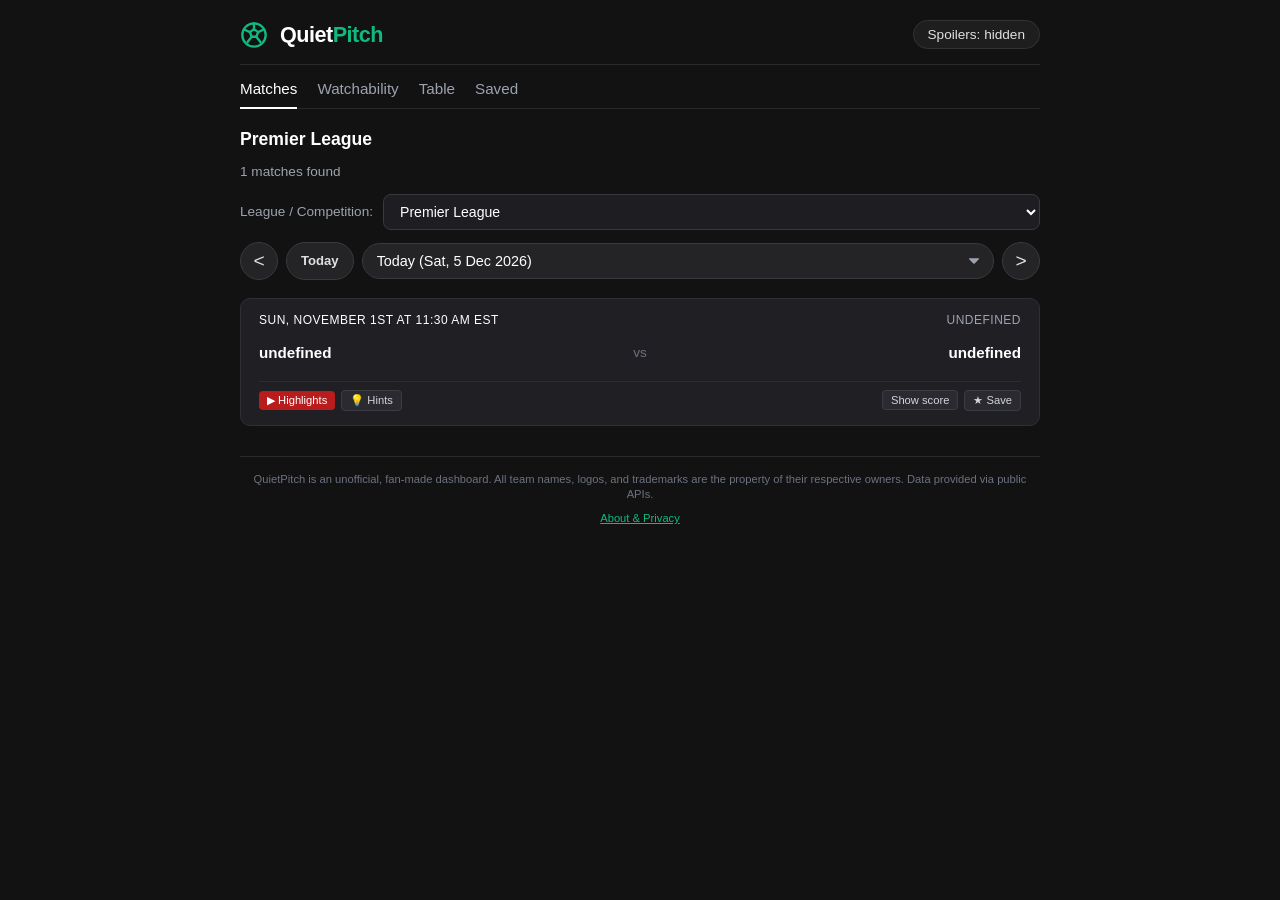
==== commit bc5b3edd: "Update comments and structure in index.html" ====
--- a/index.html
+++ b/index.html
@@ -35,6 +35,7 @@
         <nav class="nav-tabs">
             <a class="nav-tab active" id="tab-matches" onclick="switchTab('matches')">Matches</a>
             <a class="nav-tab" id="tab-watchability" onclick="switchTab('watchability')">Watchability</a>
+            <a class="nav-tab" id="tab-table" onclick="switchTab('table')">Table</a>
             <a class="nav-tab" id="tab-saved" onclick="switchTab('saved')">Saved</a>
         </nav>
 
@@ -66,9 +67,9 @@
             <button id="next-date-btn" class="date-nav-btn" aria-label="Next Day">&gt;</button>
         </div>
 
-        <!-- Matches Container -->
+        <!-- Matches / Content Container -->
         <main id="matches-container">
-            <!-- Dynamic Match Cards Render Here -->
+            <!-- Dynamic Match Cards or League Table Renders Here -->
         </main>
 
         <!-- Trademark & Unofficial Disclaimer Footer -->
@@ -116,7 +117,6 @@
     </dialog>
 
     <script>
-      // Simple script to handle the About Modal
       const aboutModal = document.getElementById('about-modal');
       const aboutBtn = document.getElementById('about-btn');
       const closeAboutBtn = document.getElementById('close-about-modal');
@@ -124,7 +124,6 @@
       aboutBtn.addEventListener('click', () => aboutModal.showModal());
       closeAboutBtn.addEventListener('click', () => aboutModal.close());
       
-      // Close when clicking outside the modal box
       aboutModal.addEventListener('click', (e) => {
         const dialogDimensions = aboutModal.getBoundingClientRect();
         if (
--- a/style.css
+++ b/style.css
@@ -168,6 +168,15 @@
     cursor: not-allowed;
     background: #1c1c1f;
     border-color: #2a2a2e;
+}
+
+/* Today Jump Button Styling */
+.today-jump-btn {
+    width: auto !important;
+    border-radius: 20px !important;
+    padding: 0 14px;
+    font-size: 0.82rem !important;
+    font-weight: 600;
 }
 
 .date-dropdown {
@@ -643,6 +652,7 @@
 .modal-btn.continue:hover {
     background: #059669;
 }
+
 /* Footer About Link Style */
 .footer-about-link {
   background: none;
